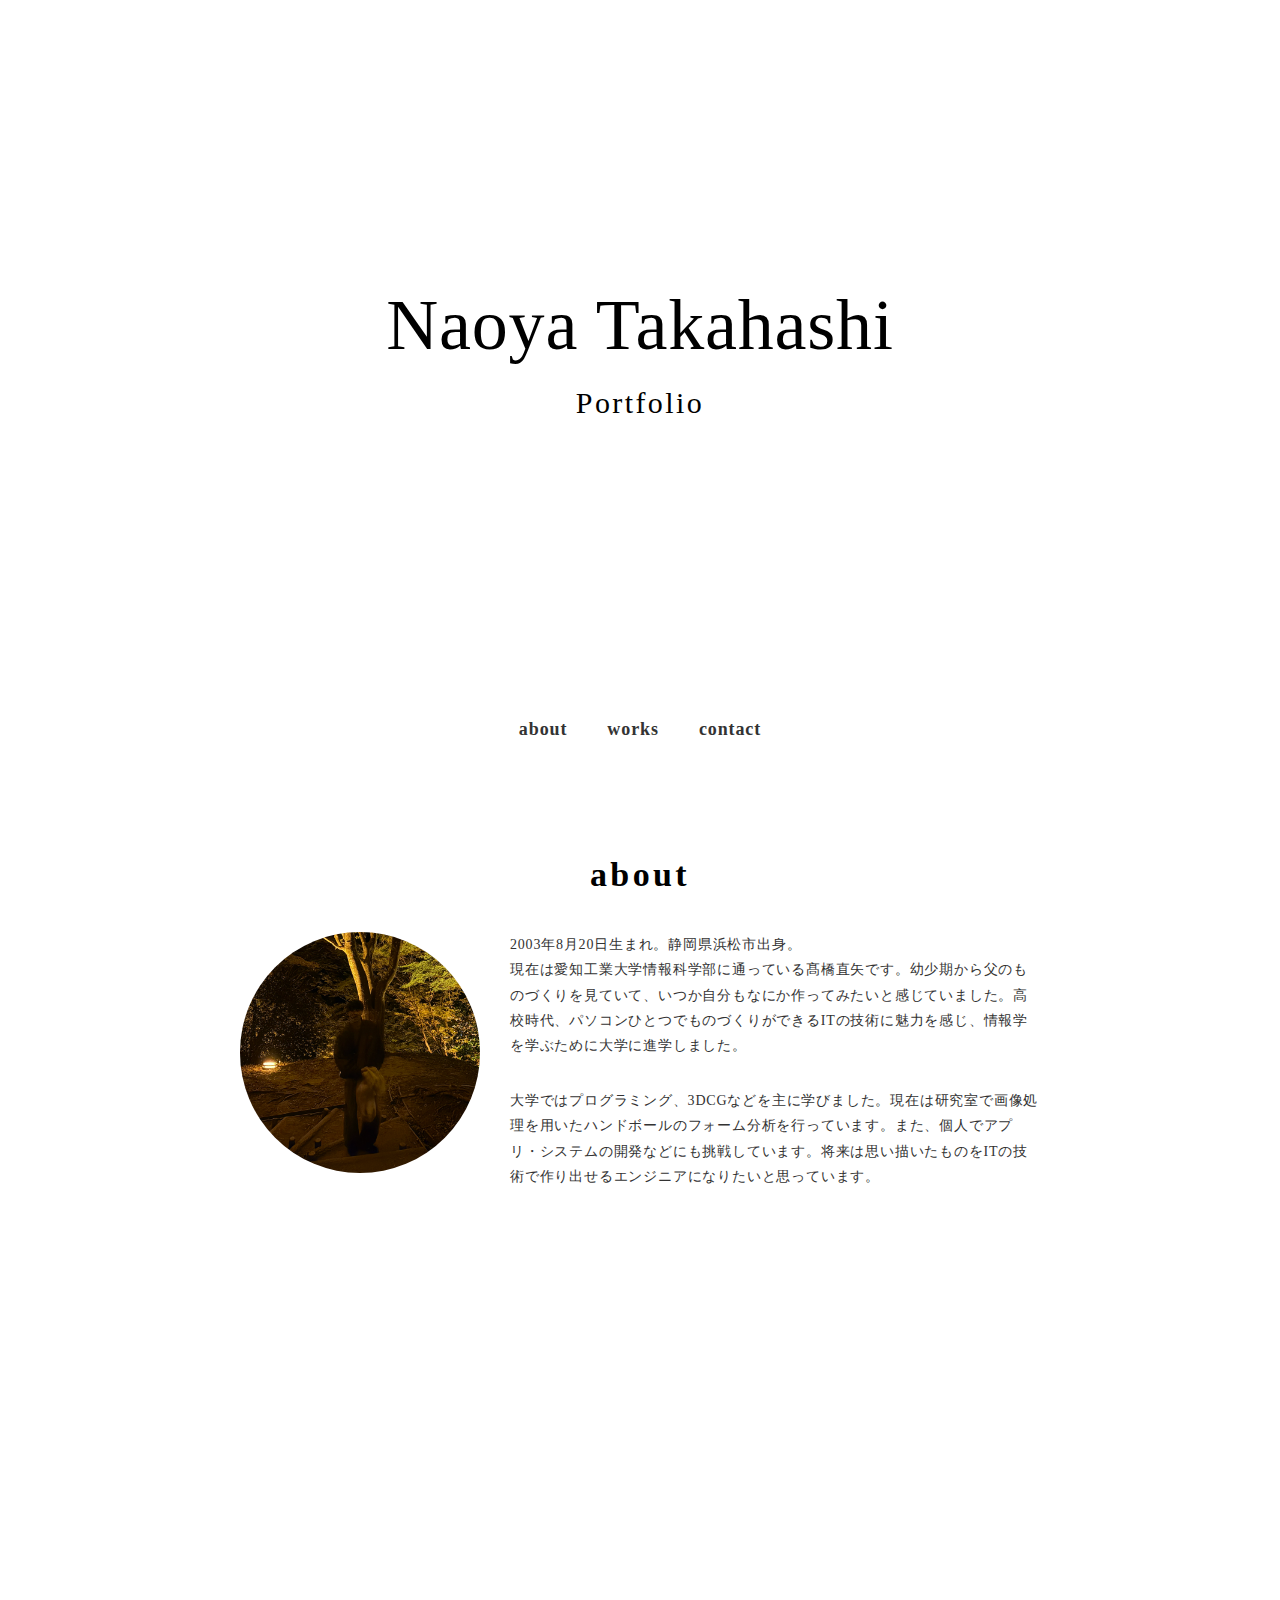
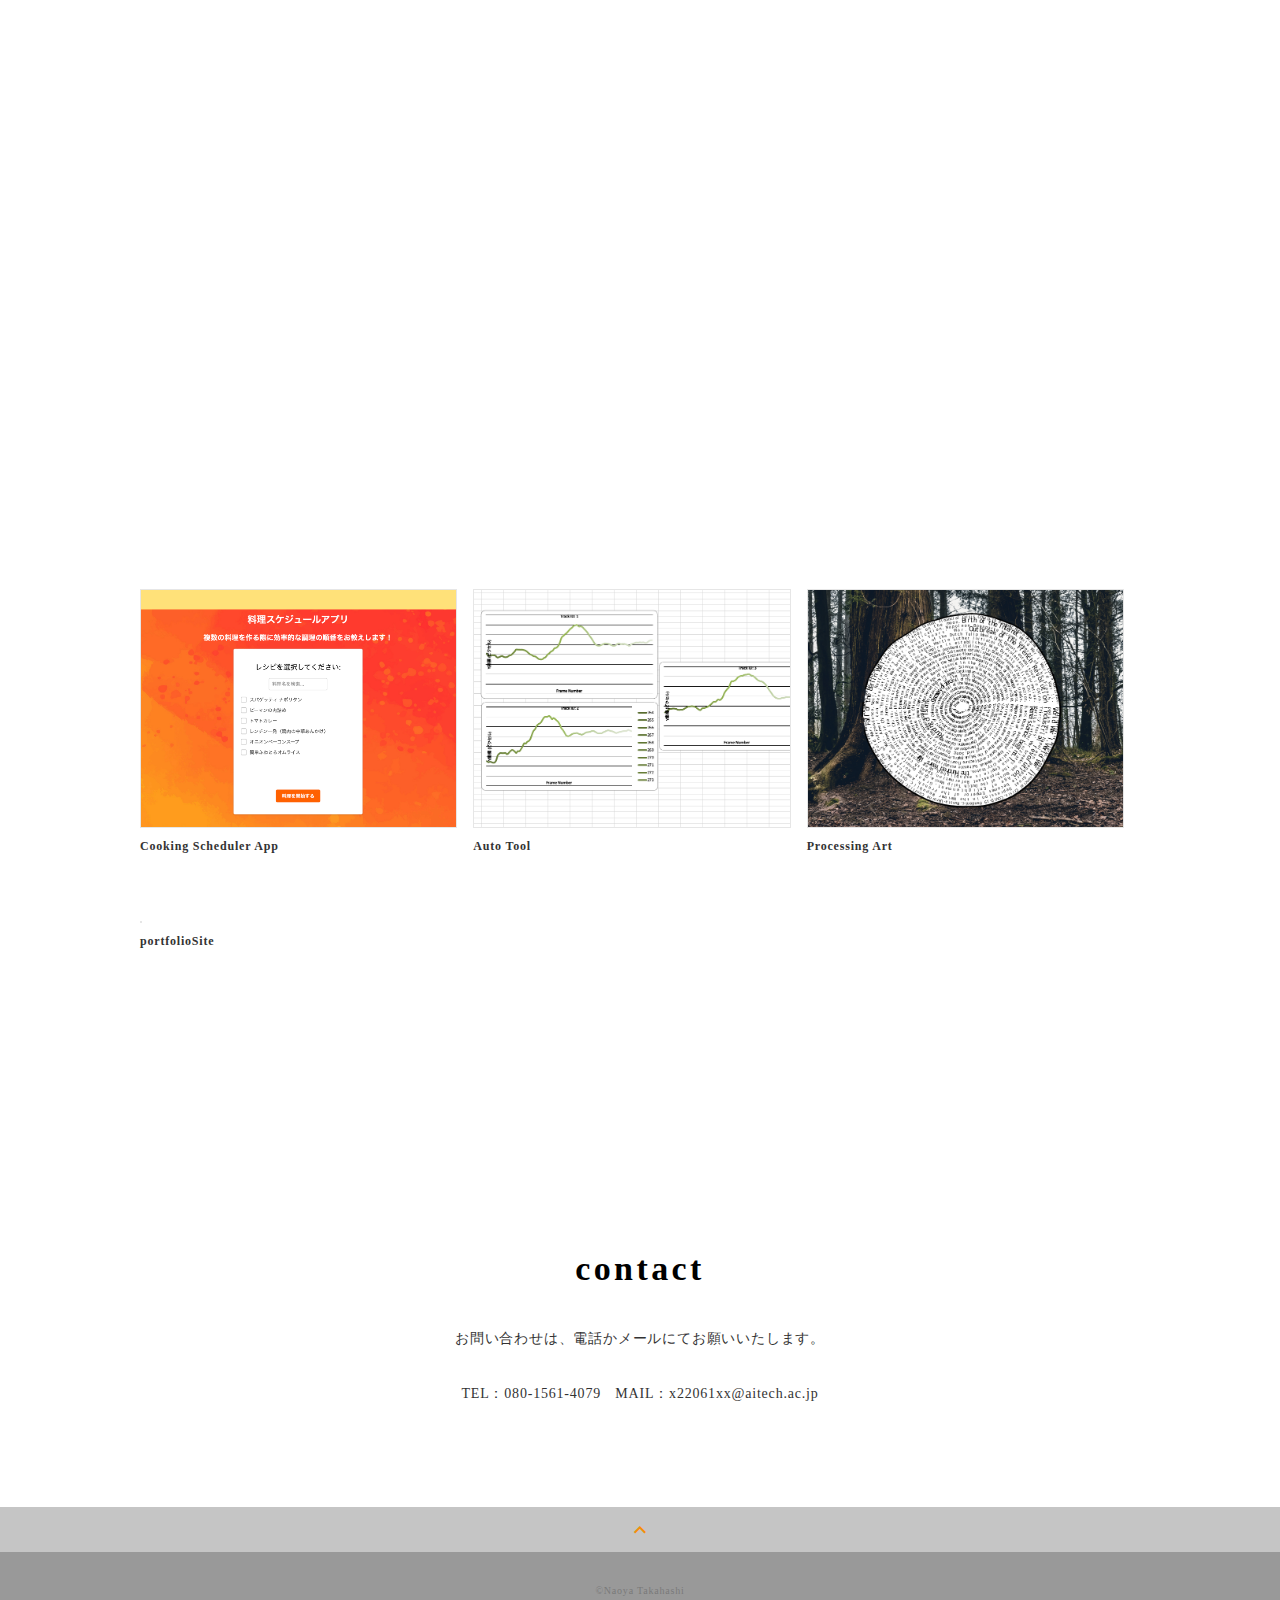
==== index.html @ b3c8d2df "initial setup" ====
<!DOCTYPE html>
<html>
<head>
  <meta charset="utf-8">
  <meta name="viewport" content="width=device-width,initial-scale=1.0,user-scalable=no">
  <meta property='og:type' content='website'>
  <meta property='og:title' content='Naoya Takahashia ポートフォリオ'>
  <meta property='og:url' content='URLが入る'>
  <meta property='og:description' content='Naoya Takahashiのポートフォリオサイトです。'>
  <meta property="og:image" content="img/ogp.png">
  <meta name="description" content="Naoya Takahashiのポートフォリオサイトです" />
  <title>Hanako Yamada ポートフォリオ</title>
  <link rel="preconnect" href="https://fonts.gstatic.com">
  <link
    href="https://fonts.googleapis.com/css2?family=Amatic+SC&family=Cormorant+Garamond&family=Dancing+Script&display=swap"
    rel="stylesheet">
  <link href="https://fonts.googleapis.com/css?family=Material+Icons+Outlined" rel="stylesheet">
  <link href="css/ress.css" media="all" rel="stylesheet" type="text/css" />
  <link href="css/style.css" media="all" rel="stylesheet" type="text/css" />
  <link rel="shortcut icon" href="img/favicon.ico" />
  <link rel=”canonical” href=”URLが入る” />
</head>

<body>
  <div class="wrapper">
    <main class="content" id="scroll-bg">

      <!-- header -->
      <header class="header">
        <div class="header-inner">
          <p class="header-title">Naoya Takahashi</p>
          <p class="header-subtitle">Portfolio</p>
        </div>

      </header>
      <!-- /header -->

      <!-- gnav -->
      <nav class="gnav">
        <div class="gnav-inner">
          <ul class="gnav-list">
            <li class="gnav-item"><a href="#about">about</a></li>
            <!-- <li class="gnav-item"><a href="#skill">skill</a></li> -->
            <li class="gnav-item"><a href="#works">works</a></li>
            <li class="gnav-item"><a href="#contact">contact</a></li>
          </ul>
        </div>
      </nav>
      <!-- /gnav -->

      <!-- about -->
      <section class="about section" id="about">
        <div class="inner">
          <h2 class="title">about</h2>
          <div class="profile">
            <p class="profile-img">
              <img src="img/about_icon.png" alt="">
            </p>
            <div class="profile-body">
              <p>
                2003年8月20日生まれ。静岡県浜松市出身。<br>現在は愛知工業大学情報科学部に通っている髙橋直矢です。幼少期から父のものづくりを見ていて、いつか自分もなにか作ってみたいと感じていました。高校時代、パソコンひとつでものづくりができるITの技術に魅力を感じ、情報学を学ぶために大学に進学しました。
              </p>
              <p>
                大学ではプログラミング、3DCGなどを主に学びました。現在は研究室で画像処理を用いたハンドボールのフォーム分析を行っています。また、個人でアプリ・システムの開発などにも挑戦しています。将来は思い描いたものをITの技術で作り出せるエンジニアになりたいと思っています。
              </p>
            </div>
          </div>
        </div>
      </section>
      <!-- /about -->

      <!-- skill -->
      <!-- <section class="skill section" id="skill">
        <div class="inner">
          <h2 class="title">skill</h2>
          <div class="skill-list">
            <div class="skill-item">
              <p class="skill-img"><img src="img/C.png" alt=""></p>
              <div class="skill-body">
                <h3 class="skill-name">C言語</h3>
                <p class="skill-text">
                  大学のプログラミング講義全般で使われていて、1~2年生の間に勉強していました。コードを書いただけで制作に使ったことはないです。</p>
              </div>
            </div>
            <div class="skill-item">
              <p class="skill-img"><img src="img/python.png" alt=""></p>
              <div class="skill-body">
                <h3 class="skill-name">Python</h3>
                <p class="skill-text">
                  3年生になってから研究で使うために勉強を始めました。使いやすいので、研究だけでなくシステム・アプリ開発で使っています。</p>
              </div>
            </div>
            <div class="skill-item">
              <p class="skill-img"><img src="img/C_S.png" alt=""></p>
              <div class="skill-body">
                <h3 class="skill-name">C#</h3>
                <p class="skill-text">
                  Unityでオリジナルゲームを制作する際に使いました。使用期間は3ヶ月ほどです。</p>
              </div>
            </div>
            <div class="skill-item">
              <p class="skill-img"><img src="img/html.png" alt=""></p>
              <div class="skill-body">
                <h3 class="skill-name">HTML,CSS,JavaScript</h3>
                <p class="skill-text">
                  自分のWebサイトを作れるくらいの技術です。</p>
              </div>
            </div>
          </div>
        </div>
      </section> -->
      <!-- /skill -->

      <!-- works -->
          <header class="header_works">
            <div class="header-inner">
              <p class="works-title">works</p>
            </div>
          </header>
        <div class="front_content">
          <section class="works section" id="works">
            <div class="inner">
              <div class="works-list">
                <a class="works-item" href="works-recipe.html">
                  <p class="works-img"><img src="img/recipe_sc.png" alt="" /></p>
                  <p class="works-name">Cooking Scheduler App</p>
                </a>
                <a class="works-item" href="works-code.html">
                  <p class="works-img"><img src="img/graph2.png" alt="" /></p>
                  <p class="works-name">Auto Tool</p>
                </a>
                <a class="works-item" href="works-art.html">
                  <p class="works-img"><img src="img/art_back.png" alt="" /></p>
                  <p class="works-name">Processing Art</p>
                </a>
                <a class="works-item" href="works-portfolio.html">
                  <p class="works-img"><img src="img/portfoliosite2.png" alt="" /></p>
                  <p class="works-name">portfolioSite</p>
                </a>
                
              </div>
            </div>
          </section>
        </div>
      </div>
      <!-- /works -->

      <!-- contact -->
      <section class="contact section" id="contact">
        <div class="inner">
          <h2 class="title">contact</h2>
          <p class="lead">
            お問い合わせは、<br class="sp-only">電話かメールにてお願いいたします。
          </p>
          <div class="contact-list">
            <span class="contact-item">TEL：080-1561-4079</span>
            <span class="contact-item">MAIL：x22061xx@aitech.ac.jp</span>
          </div>
        </div>
      </section>
      <!-- /contact -->

      <div class="page-top" id="js-page-top">
        <span class="material-icons-outlined">expand_less</span>
      </div>
    </main>

    <!-- footer -->
    <footer class="footer">
      <div class="copyright">&copy;Naoya Takahashi</div>
    </footer>
    <!-- /footer -->

  </div>
  <script src="https://ajax.googleapis.com/ajax/libs/jquery/3.5.1/jquery.min.js"></script>
  <script type='text/javascript' src="js/script.js"></script>
</body>
</html>
---- css/ress.css ----
/*!
 * ress.css • v3.0.1
 * MIT License
 * github.com/filipelinhares/ress
 */

/* # =================================================================
   # Global selectors
   # ================================================================= */

html {
  box-sizing: border-box;
  word-break: normal;
  -moz-tab-size: 4;
  tab-size: 4;

  -webkit-text-size-adjust: 100%; /* Prevent adjustments of font size after orientation changes in iOS */
}

*,
::before,
::after {
  box-sizing: inherit;
  background-repeat: no-repeat; /* Set `background-repeat: no-repeat` to all elements and pseudo elements */
}

::before,
::after {
  vertical-align: inherit;
  text-decoration: inherit; /* Inherit text-decoration and vertical align to ::before and ::after pseudo elements */
}

* {
  margin: 0;
  padding: 0; /* Reset `padding` and `margin` of all elements */
}

/* # =================================================================
   # General elements
   # ================================================================= */

hr {
  overflow: visible; /* Show the overflow in Edge and IE */
  height: 0; /* Add the correct box sizing in Firefox */
}

details,
main {
  display: block; /* Render the `main` element consistently in IE. */
}

summary {
  display: list-item; /* Add the correct display in all browsers */
}

small {
  font-size: 80%; /* Set font-size to 80% in `small` elements */
}

[hidden] {
  display: none; /* Add the correct display in IE */
}

abbr[title] {
  /* Add the correct text decoration in Chrome, Edge, IE, Opera, and Safari */
  text-decoration: underline;
  text-decoration: underline dotted;
  border-bottom: none; /* Remove the bottom border in Chrome 57 */
}

a {
  background-color: transparent; /* Remove the gray background on active links in IE 10 */
}

a:active,
a:hover {
  outline-width: 0; /* Remove the outline when hovering in all browsers */
}

code,
kbd,
pre,
samp {
  font-family: monospace, monospace; /* Specify the font family of code elements */
}

pre {
  font-size: 1em; /* Correct the odd `em` font sizing in all browsers */
}

b,
strong {
  font-weight: bolder; /* Add the correct font weight in Chrome, Edge, and Safari */
}

/* https://gist.github.com/unruthless/413930 */
sub,
sup {
  position: relative;
  font-size: 75%;
  line-height: 0;
  vertical-align: baseline;
}

sub {
  bottom: -.25em;
}

sup {
  top: -.5em;
}

/* # =================================================================
   # Forms
   # ================================================================= */

input {
  border-radius: 0;
}

/* Replace pointer cursor in disabled elements */
[disabled] {
  cursor: default;
}

[type="number"]::-webkit-inner-spin-button,
[type="number"]::-webkit-outer-spin-button {
  height: auto; /* Correct the cursor style of increment and decrement buttons in Chrome */
}

[type="search"] {
  outline-offset: -2px; /* Correct the outline style in Safari */

  -webkit-appearance: textfield; /* Correct the odd appearance in Chrome and Safari */
}

[type="search"]::-webkit-search-decoration {
  -webkit-appearance: none; /* Remove the inner padding in Chrome and Safari on macOS */
}

textarea {
  overflow: auto; /* Internet Explorer 11+ */
  resize: vertical; /* Specify textarea resizability */
}

button,
input,
optgroup,
select,
textarea {
  font: inherit; /* Specify font inheritance of form elements */
}

optgroup {
  font-weight: bold; /* Restore the font weight unset by the previous rule */
}

button {
  overflow: visible; /* Address `overflow` set to `hidden` in IE 8/9/10/11 */
}

button,
select {
  text-transform: none; /* Firefox 40+, Internet Explorer 11- */
}

/* Apply cursor pointer to button elements */
button,
[type="button"],
[type="reset"],
[type="submit"],
[role="button"] {
  cursor: pointer;
  color: inherit;
}

/* Remove inner padding and border in Firefox 4+ */
button::-moz-focus-inner,
[type="button"]::-moz-focus-inner,
[type="reset"]::-moz-focus-inner,
[type="submit"]::-moz-focus-inner {
  padding: 0;
  border-style: none;
}

/* Replace focus style removed in the border reset above */
button:-moz-focusring,
[type="button"]::-moz-focus-inner,
[type="reset"]::-moz-focus-inner,
[type="submit"]::-moz-focus-inner {
  outline: 1px dotted ButtonText;
}

button,
html [type="button"],
/* Prevent a WebKit bug where (2) destroys native `audio` and `video`controls in Android 4 */
[type="reset"],
[type="submit"] {
  -webkit-appearance: button; /* Correct the inability to style clickable types in iOS */
}

/* Remove the default button styling in all browsers */
button,
input,
select,
textarea {
  border-style: none;
  background-color: transparent;
}

/* Style select like a standard input */
select {
  -webkit-appearance: none; /* Chrome 41+ */
  -moz-appearance: none; /* Firefox 36+ */
}

select::-ms-expand {
  display: none; /* Internet Explorer 11+ */
}

select::-ms-value {
  color: currentColor; /* Internet Explorer 11+ */
}

legend {
  display: table; /* Correct the text wrapping in Edge and IE */
  max-width: 100%; /* Correct the text wrapping in Edge and IE */
  max-width: 100%; /* Correct the text wrapping in Edge 18- and IE */
  white-space: normal; /* Correct the text wrapping in Edge and IE */
  color: inherit; /* Correct the color inheritance from `fieldset` elements in IE */
  border: 0; /* Correct `color` not being inherited in IE 8/9/10/11 */
}

::-webkit-file-upload-button {
  font: inherit; /* Change font properties to `inherit` in Chrome and Safari */
  color: inherit;
  /* Correct the inability to style clickable types in iOS and Safari */

  -webkit-appearance: button;
}

/* # =================================================================
   # Specify media element style
   # ================================================================= */

img {
  border-style: none; /* Remove border when inside `a` element in IE 8/9/10 */
}

/* Add the correct vertical alignment in Chrome, Firefox, and Opera */
progress {
  vertical-align: baseline;
}

/* # =================================================================
   # Accessibility
   # ================================================================= */

/* Hide content from screens but not screenreaders */
@media screen {
  [hidden~="screen"] {
    display: inherit;
  }
  [hidden~="screen"]:not(:active):not(:focus):not(:target) {
    position: absolute !important;
    clip: rect(0 0 0 0) !important;
  }
}

/* Specify the progress cursor of updating elements */
[aria-busy="true"] {
  cursor: progress;
}

/* Specify the pointer cursor of trigger elements */
[aria-controls] {
  cursor: pointer;
}

/* Specify the unstyled cursor of disabled, not-editable, or otherwise inoperable elements */
[aria-disabled] {
  cursor: default;
}
---- css/style.css ----
body {
  font-family: Avenir;
  font-size: 14px;
  line-height: 1.8;
  letter-spacing: .8px;
  color: #333;
}

a {
  transition: Avenir .3s;
  text-decoration: none;
  color: #16cec5;
}

img {
  max-width: 100%;
  height: auto;
  vertical-align: bottom;
  border-style: none;
}

ul,
li {
  list-style: none;
}

.pc-only {
  display: block;
}

.sp-only {
  display: none;
}


/*--------------------------------
 レイアウト
---------------------------------*/
.section {
  padding: 100px 0;
}

.inner {
  max-width: 1340px;
  margin: 0 auto;
  padding: 0 40px;
}

/*--------------------------------
 見出し
---------------------------------*/
.title {
  font-family: Avenir;
  font-size: 34px;
  line-height: 1;
  margin-bottom: 40px;
  text-align: center;
  letter-spacing: .1em;
  color: #000000;
}

.title_para {
  font-family: Avenir;
  font-size: 34px;
  line-height: 1;
  text-align: center;
  letter-spacing: .1em;
  color: #ffffff;
}

.lead {
  margin-bottom: 30px;
}

/*--------------------------------
 header
---------------------------------*/
.header {
  background-image: url('../img/home.jpg'); 
  /* 背景画像のパスを指定 */
  background-size: cover; /* 画像をコンテナに収める */
  background-position: center; /* 画像を中央に配置 */
  background-attachment: fixed; /* 背景画像を固定 */
  display: flex;
  align-items: center;
  justify-content: center;
  height: 700px;
  text-align: center;
}

.header-inner {
  padding: 0 40px;
}
/* 名前 */
.header-title { 
  font-family: Avenir;
  font-size: 72px;
  line-height: 1.2;
  margin-bottom: 20px;
  color: rgb(0, 0, 0);
}
.header-subtitle {
  font-family: Avenir;
  font-size: 30px;
  line-height: 1;
  letter-spacing: .08em;
  color: rgb(0, 0, 0);
}

/*--------------------------------
 下層ページのheader
---------------------------------*/
.sub-header {
  display: flex;
  align-items: center;
  justify-content: center;
  padding: 20px 0 10px;
  text-align: center;
}

.sub-header-inner {
  padding: 0 40px;
}

.sub-header-title {
  font-family: Avenir;
  font-size: 40px;
  line-height: 1.2;
  margin-bottom: 5px;
  color: #333;
}
.sub-header-subtitle {
  font-family: Avenir;
  font-size: 16px;
  line-height: 1;
  letter-spacing: .08em;
  color: #333;
}

/*--------------------------------
グローバルナビ
---------------------------------*/
.gnav {
  position: sticky;
  top: 0;
  z-index: 1;
  width: 100%;
  background-color: #fff;
}

.gnav-inner {
  padding: 15px 40px;
}

.gnav-list {
  display: flex;
  justify-content: center;
}

.gnav-item {
  margin: 0 20px;
}

.gnav-item a {
  position: relative;
  font-size: 18px;
  font-weight: bold;
  line-height: 1;
  display: inline-block;
  padding: 5px 0;
  transition: .3s;
  letter-spacing: .05em;
  color: #333;
}

.gnav-item a:hover {
  opacity: .8;
}

/*--------------------------------
 Works
---------------------------------*/

.header_works {
  background-image: url('../img/about_back.jpg'); 
  background-size: cover; 
  background-position: center; 
  background-attachment: fixed;
  display: flex;
  align-items: center;
  justify-content: center;
  height: 700px;
  text-align: center;
}

.works-title { 
  font-family: Avenir;
  font-size: 72px;
  line-height: 1.2;
  margin-bottom: 20px;
  color: rgb(255, 255, 255);
}

.works-list {
  display: flex;
  flex-wrap: wrap;
  margin-bottom: -40px;
}

.works-item {
  width: 31.74603%;
  margin-right: 1.58730%;
  margin-bottom: 40px;
  color: #333;
}

.works-item:hover {
  opacity: .9;
}

.works-item:nth-of-type(3n) {
  margin-right: 0;
}

.works-img img {
  border: 1px solid #e6e6e6;
}

.works-name {
  font-size: 12px;
  font-weight: bold;
  margin-top: 8px;
}

.works-info {
  font-size: 10px;
}

/*--------------------------------
 Skill
---------------------------------*/
.skill-list {
  display: flex;
  flex-wrap: wrap;
  justify-content: space-between;
  margin-bottom: -50px;
}

.skill-item {
  display: flex;
  align-items: flex-start;
  justify-content: space-between;
  width: 48%;
  margin-bottom: 50px;
}

.skill-img {
  width: 60px;
  height: auto;
  margin-right: 20px;
}

.skill-img img {
  border-radius: 50%;
}

.skill-body {
  flex: 1;
}

.skill-name {
  margin-bottom: 3px;
}

/*--------------------------------
 About
---------------------------------*/
.profile {
  display: flex;
  flex-wrap: wrap;
  max-width: 800px;
  margin: 0 auto;
}
.profile-img {
  width: 30%;
  margin-right: 30px;
  border-radius: 50%;
}
.profile-img img {
  border-radius: 50%;
}
.profile-body {
  flex: 1;
}
.profile-body p:not(:last-child) {
  margin-bottom: 30px;
}

.about-link {
  font-size: 20px;
  text-align: center;
}

/*--------------------------------
 Contact
---------------------------------*/
.contact {
  text-align: center;
}

.contact-item:not(:last-child) {
  margin-right: 10px;
}

.contact-text {
  margin-top: 10px;
}
/*--------------------------------
 ページトップ
---------------------------------*/
.page-top {
  font-weight: bold;
  padding: 10px;
  cursor: pointer;
  text-align: center;
  background-color: #c5c5c5;
}

.page-top .material-icons-outlined {
  vertical-align: bottom;
  color: #f48e09;
}

/*--------------------------------
 フッター
---------------------------------*/
.footer {
  padding: 30px;
  background-color: #999;
}

.copyright {
  font-size: 10px;
  text-align: center;
  color: #797979;
}

/*--------------------------------
 下層：Worksページ
---------------------------------*/
.article {
  padding: 80px 0;
}

.article-inner {
  max-width: 1040px;
  margin: 0 auto;
  padding: 0 20px;
}

.article-title {
  margin-bottom: 30px;
  text-align: center;
}

.article-img {
  margin-bottom: 20px;
}

.article-body {
  max-width: 720px;
  margin: 0 auto;
  margin-bottom: 80px;
}

.article-info-title {
  font-size: 15px;
}

.article-body img {
  margin-bottom: 30px;
}

.article-body p {
  margin-bottom: 30px;
}

.home-link {
  text-align: center;
}

/*media Queries 767
----------------------------------------------------*/
@media screen and (max-width: 767px) {
  body {
    font-size: 13px;
    line-height: 1.7;
  }

  .pc-only {
    display: none;
  }

  .sp-only {
    display: block;
  }

  /* 見出し */
  .title {
    font-size: 26px;
    margin-bottom: 20px;
  }

  /* レイアウト */
  .section {
    padding: 60px 0;
  }

  .inner {
    padding: 0 20px;
  }

  /*  header */
  .header {
    height: 60vh;
  }

  .header-inner {
    padding: 0 20px;
  }

  .header-title {
    font-size: 40px;
    margin-bottom: 10px;
  }
  .header-subtitle {
    font-size: 18px;
  }

  /*  下層ページのheader */
  .sub-header-inner {
    padding: 0 40px;
  }

  .sub-header-title {
    font-family: "Dancing Script", cursive;
    font-size: 24px;
  }
  .sub-header-subtitle {
    font-size: 14px;
  }

  /* グローバルナビ */
  .gnav .inner {
    padding: 15px;
  }

  .gnav-logo {
    font-size: 15px;
  }

  .gnav-item:not(:last-child) {
    margin-right: 10px;
  }

  .gnav-item a {
    font-size: 12px;
  }

  .gnav-item a:after {
    display: none;
  }

  /* Works */
  .works-name {
    font-size: 10px;
  }

  .works-list {
    justify-content: space-between;
  }

  .works-item {
    flex: 0 0 48%;
    margin-right: 0;
    margin-bottom: 30px;
  }

  /* Skill */
  .skill-list {
    display: block;
    margin-bottom: 0;
  }

  .skill-item {
    width: 100%;
    margin-bottom: 35px;
  }

  .skill-item:last-child {
    margin-bottom: 0;
  }

  /* About */
  .profile {
    display: block;
  }
  .profile-img {
    width: 150px;
    margin: 0 auto;
    margin-bottom: 25px;
  }

  .profile-body p:not(:last-child) {
    margin-bottom: 20px;
  }

  /* フッター */
  .footer {
    padding: 20px;
  }

  /* 下層ページ */
  .article {
    padding: 30px 0;
  }
}

.parallax_content{
  min-height: 200px;
  background-position: center top;
  background-repeat: no-repeat;
  background-attachment: fixed;
  background-size: cover;
}
.front_content{
  padding: 100px;
  background-color: #fff;
}
.parallax_content.img_bg_01{
  background-image: url('../img/about_back.jpg');
}
.parallax_content.img_bg_02{
  background-image: url('../img/04.png');
}
.parallax_content.img_bg_03{
  background-image: url('../img/about_back.png');
}
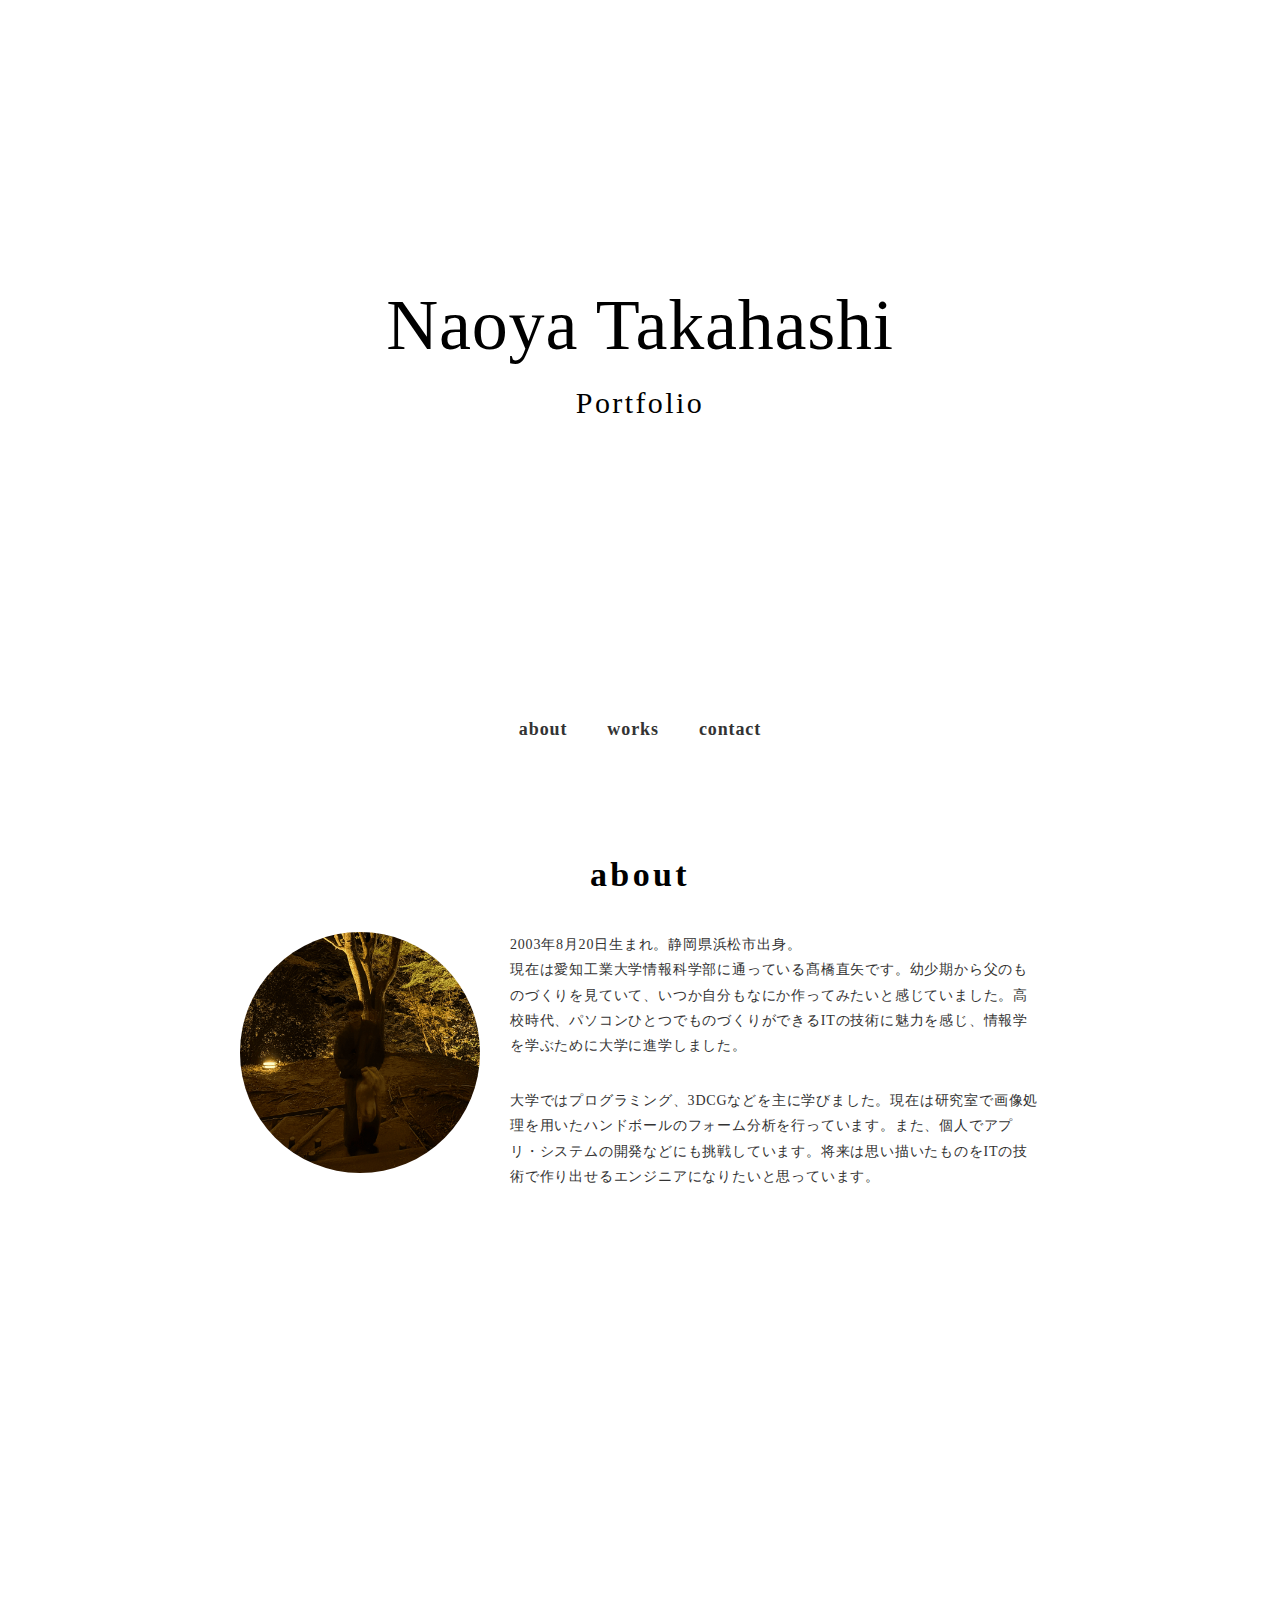
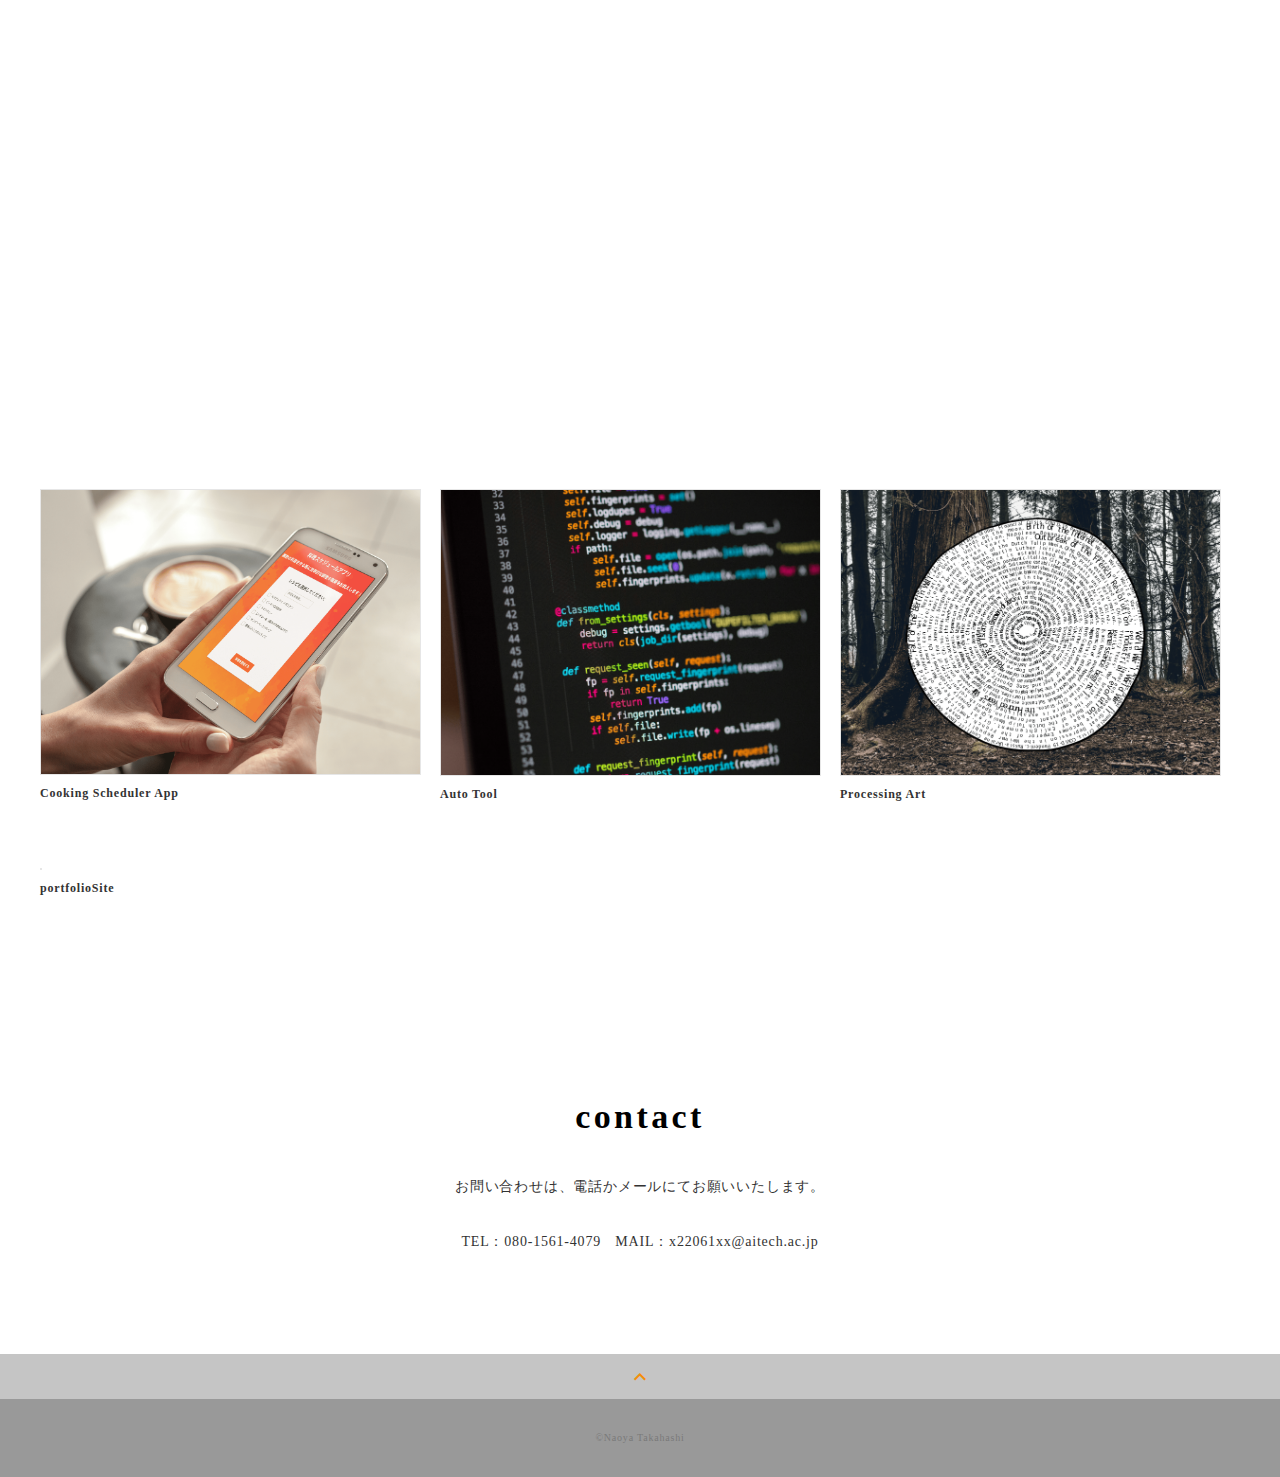
==== commit e057e623: "initial setup" ====
--- a/index.html
+++ b/index.html
@@ -122,11 +122,11 @@
             <div class="inner">
               <div class="works-list">
                 <a class="works-item" href="works-recipe.html">
-                  <p class="works-img"><img src="img/recipe_sc.png" alt="" /></p>
+                  <p class="works-img"><img src="img/recipe_sc_icon.png" alt="" /></p>
                   <p class="works-name">Cooking Scheduler App</p>
                 </a>
                 <a class="works-item" href="works-code.html">
-                  <p class="works-img"><img src="img/graph2.png" alt="" /></p>
+                  <p class="works-img"><img src="img/code.png" alt="" /></p>
                   <p class="works-name">Auto Tool</p>
                 </a>
                 <a class="works-item" href="works-art.html">
--- a/css/style.css
+++ b/css/style.css
@@ -353,7 +353,7 @@
 }
 
 .article-inner {
-  max-width: 1040px;
+  max-width: 800px;
   margin: 0 auto;
   padding: 0 20px;
 }
@@ -387,6 +387,23 @@
 
 .home-link {
   text-align: center;
+}
+
+.img_wrap{
+  border: 1px solid #ddd;
+  /* width: 800px;
+  height: 600px; */
+  margin: 0 auto;
+  overflow: hidden;
+  cursor: pointer;
+}
+.img_wrap img{
+  /* width: 100%; */
+  transition-duration: 0.5s;
+}
+.img_wrap:hover img{
+  transform: scale(1.1);
+  transition-duration: 0.5s;
 }
 
 /*media Queries 767
@@ -526,23 +543,52 @@
   }
 }
 
-.parallax_content{
-  min-height: 200px;
-  background-position: center top;
-  background-repeat: no-repeat;
-  background-attachment: fixed;
-  background-size: cover;
-}
-.front_content{
-  padding: 100px;
-  background-color: #fff;
-}
-.parallax_content.img_bg_01{
-  background-image: url('../img/about_back.jpg');
-}
-.parallax_content.img_bg_02{
-  background-image: url('../img/04.png');
-}
-.parallax_content.img_bg_03{
-  background-image: url('../img/about_back.png');
-}+/* モデル */
+.modal {
+  display: none;
+  position: fixed;
+  z-index: 1000;
+  left: 0;
+  top: 0;
+  width: 100%;
+  height: 100%;
+  background-color: rgba(0, 0, 0, 0.8);
+}
+
+.modal-content {
+  display: flex;
+  justify-content: center;
+  align-items: center;
+  height: 100%;
+}
+
+.modal-content img {
+  max-width: 80%;
+  max-height: 80%;
+}
+
+.close {
+  position: absolute;
+  top: 15px;
+  right: 25px;
+  color: white;
+  font-size: 35px;
+  cursor: pointer;
+}
+
+.modal-nav {
+  position: absolute;
+  top: 50%;
+  width: 100%;
+  display: flex;
+  justify-content: space-between;
+}
+
+.modal-nav button {
+  background: none;
+  border: none;
+  color: white;
+  font-size: 40px;
+  cursor: pointer;
+  padding: 10px;
+}
